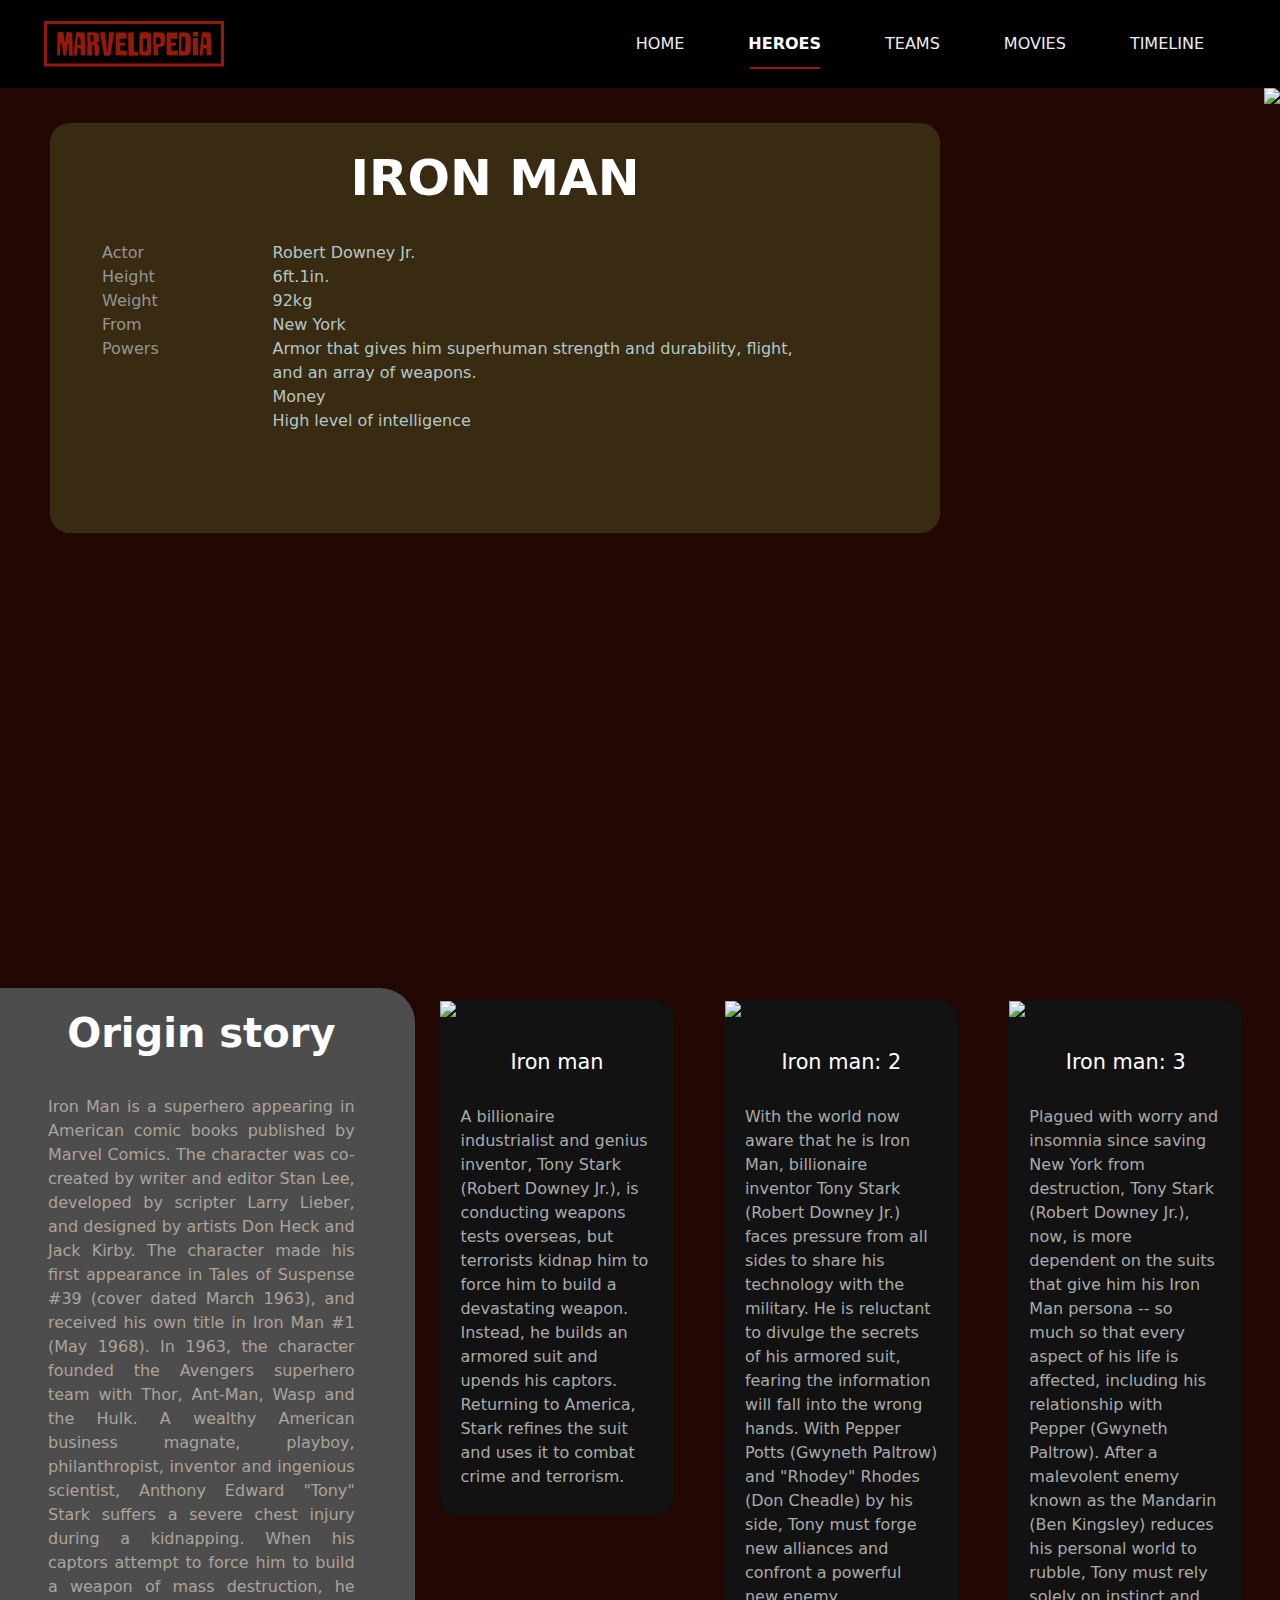
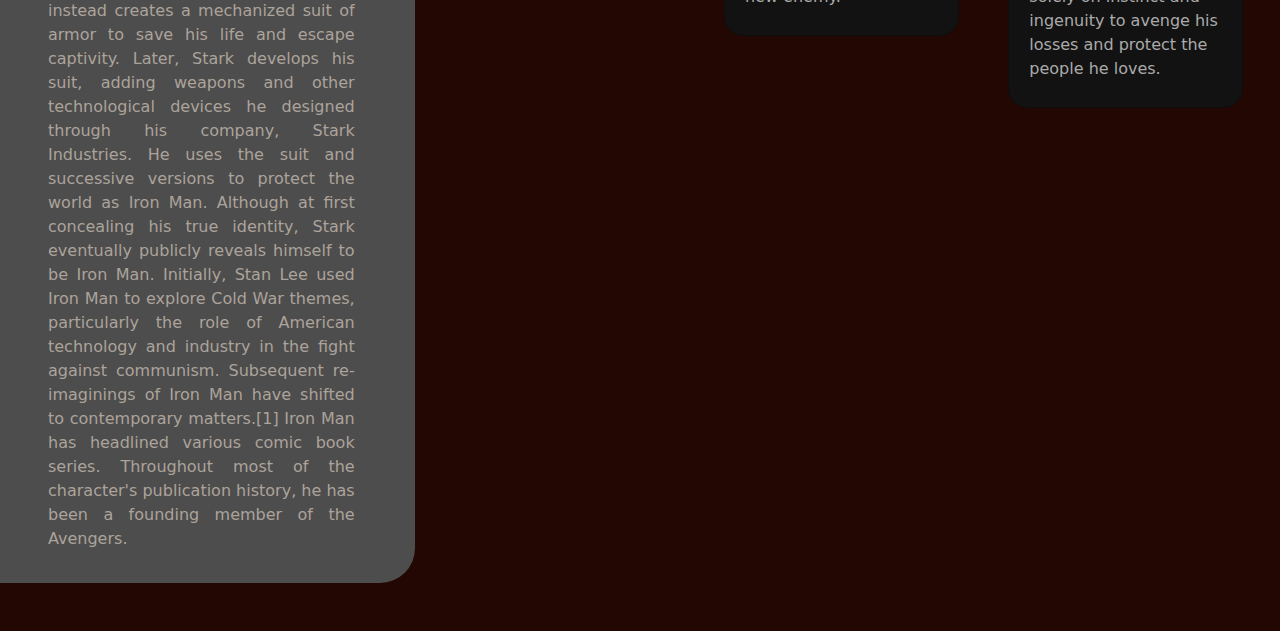
==== ironman.html @ 585b5023 "Add files via upload" ====
<!DOCTYPE html>
<html lang="en">

<head>
    <meta charset="UTF-8">
    <meta http-equiv="X-UA-Compatible" content="IE=edge">
    <meta name="viewport" content="width=device-width, initial-scale=1.0">
    <title>Document</title>
    <link rel="stylesheet" href="./css/style.css">
    <link rel="stylesheet" href="./captain america/captainamerica.css">
    <script src="./js/bootstrap.bundle.min.js"></script>
    <style>
        .hammer{
            height: 250px !important;
            margin: 80px;
        }
    </style>
</head>

<body style="background-color:#230702;">
    <nav class="navbar navbar-expand-lg navbar-dark">
        <div class="container-fluid">
            <a class="navbar-brand" href="./index.html">
                <svg width="180" viewBox="0 0 233 59" class="css-1j8o68f">
                    <g id="logo-rect" featurekey="rootContainer" transform="matrix(1,0,0,1,0,0)"
                        fill="var(--bs-primary)">
                        <path xmlns="http://www.w3.org/2000/svg" fill-rule="nonzero"
                            d="             M0,0             H233             V59             H0,0             z             M4,4             v51             h225             v-51             z     ">
                        </path>
                    </g>
                    <g id="logo-text" featurekey="q4o0QG-0" fill="var(--bs-primary)"
                        transform="matrix(2.039983661080571,0,0,2.039983661080571,16.224808163996805,3.8408813289091555)">
                        <path
                            d="M3.84 5.039999999999999 l0.54 0.22 l0.74 6 l0.26 -0.04 l1.04 -6.18 l3.56 0.42 c0.02 0.64 0.12 2.48 0.18 4.14 c0.02 0.98 0.04 2.06 0.04 3.2 l0.12 5.08 l0 1.66 l-0.1 0.46 l0 0.12 c-0.26 0.02 -0.52 0.02 -0.8 0.02 c-0.42 0 -0.96 0.04 -1.38 -0.02 l-0.5 -7.98 l-0.38 0.2 l-1.02 7.62 l-1.76 0.06 l-1.1 -7.58 l-0.84 -0.28 l-0.22 7.92 l-1.84 0 l0.24 -14.8 z M13.3 13.379999999999999 l2 -0.1 l-0.06 -2.78 l-0.5 -1.94 l-1.24 -0.1 z M13.840000000000002 5.199999999999999 l1.28 0 l2.62 0.18 l0.54 7.26 l0.2 7.24 l-0.6 0.04 l-2.26 0.1 l-0.24 0 l-0.18 -4.5 l-1.88 -0.12 l-0.5 4.6 l-1.96 0.06 l0.64 -7.48 l0.58 -4.28 l0.42 -3 z M21.5 7.699999999999999 l0.06 1.58 l0 2.06 l0.72 0 l0.7 -0.06 l0.46 -0.44 l0 -0.2 l0.08 -1.36 l-0.16 -1.22 l0 -0.04 l-0.22 -0.8 l-0.54 -0.24 l-1.04 0 z M21.380000000000003 5.24 l2.62 0.04 l1.24 0.14 l1.02 0.58 l0.8 1.32 l-0.26 3.86 l-0.32 0.6 l-1.18 0.38 l1.34 1 l0.36 0.98 l0 1.6 l-0.18 4.24 l-0.52 0.12 l-2.06 -0.1 l-0.1 -3.9 l-0.14 -2.06 l-0.48 -0.52 l-0.92 -0.3 l0 1.48 l0 3.72 l0.06 1.56 l-1.94 -0.02 l-0.92 0.06 l-0.32 -0.06 l0 -2.88 l0 -2.1 l0.12 -2.72 l-0.08 -4.68 l-0.04 -2.32 z M30.120000000000005 19.34 l-2.58 -13.92 l1.24 -0.18 l2.02 0.08 l1.26 11.94 l0.36 0.9 l0.82 -12.9 l2.68 -0.04 l0.78 0.06 l-2.14 12.92 l-0.48 1.8 l-3.76 0.2 z M37.52 19.92 l-0.04 -6.94 l0.08 -0.74 l-0.04 -0.74 l0.1 -4.42 l0.18 -1.72 l6.5 0.12 l0.1 3.9 l-4.26 0 l-0.08 2.5 l3.26 -0.06 l0 0.22 l0.1 1.7 l-3.04 0.06 l0.1 2.96 l4.06 0.2 l0 3.08 z M49.040000000000006 5.199999999999999 l0 12.2 l1.5 0.28 l1.46 0.04 l-0.14 2.26 l-1.14 0 l-3.8 0.14 l-1.26 -0.04 l-0.26 -13.28 l0.12 -1.44 z M60.120000000000005 7.199999999999999 l-0.08 10.84 l-0.22 1.44 l-0.64 0.52 l-2.04 0.22 l-3.74 -0.36 l-0.54 -0.54 l-0.38 -0.82 l0.08 -3.44 c0 -1.5 0.02 -2.86 0.06 -4.06 c-0.02 -2.04 0 -4.08 0.06 -4.18 c0 -0.08 0.12 -0.42 0.34 -0.74 l0.26 -0.64 l3.16 -0.3 l2.26 0.28 l1.12 0.44 z M56.50000000000001 17.3 l0.74 -0.3 l0.24 -7.48 l-0.48 -0.28 l-1.92 -0.04 l-0.18 0.68 l0.04 2.82 l0 4.48 l0.32 0.06 z M68.46000000000001 6.16 l0.38 2.7 l-0.02 0.08 c0 0.02 -0.08 0.96 -0.12 1.9 c-0.04 0.54 -0.08 1.18 -0.1 1.88 l-0.72 1.28 l-1.92 0.64 l-1.7 0.08 l0.28 3.36 l0.1 1.7 l-1.38 0.16 c-0.14 0 -0.38 0.02 -0.6 0.04 c-0.14 0.02 -0.28 0.02 -0.42 0.02 l-0.7 -0.12 l0 -3.04 l-0.12 -1.98 c-0.02 -0.42 -0.02 -0.8 -0.02 -1.14 c-0.02 -0.62 -0.02 -1.22 -0.02 -1.44 l0 -4.62 l0.08 -2.36 l0.78 0 c0.46 0 1 -0.02 1.5 -0.02 c0.98 0 2.02 -0.04 2.28 0.02 c0.22 0.06 0.66 0.1 1.04 0.16 l0.7 0.12 z M65.64 12.68 l0.3 -0.3 c0 -0.32 0.1 -2.02 0.1 -2.22 s-0.18 -0.9 -0.22 -1.1 l-0.48 -0.52 l-0.68 -0.16 l-1.36 0 l-0.12 0.34 l-0.08 1.44 l0.16 2.52 l0.8 0.16 z M69.9 19.92 l-0.04 -6.94 l0.08 -0.74 l-0.04 -0.74 l0.1 -4.42 l0.18 -1.72 l6.5 0.12 l0.1 3.9 l-4.26 0 l-0.08 2.5 l3.26 -0.06 l0 0.22 l0.1 1.7 l-3.04 0.06 l0.1 2.96 l4.06 0.2 l0 3.08 z M81.52000000000001 8.22 l-2.1 -0.22 l-0.22 9.2 l1.92 0.04 l0.28 -0.3 l0.48 -4.78 l0 -2.3 z M77.78 5.359999999999999 l0.62 0 l1.6 -0.04 c0.88 -0.02 1.72 -0.04 2.1 0.02 l1.18 0.34 c0.24 0.08 0.48 0.18 0.72 0.28 l1.1 1.76 c0.08 1.26 0.14 2.44 0.16 3.56 c0 1.92 0 4.02 -0.16 4.9 c-0.1 0.62 -0.24 1.14 -0.26 1.52 c-0.06 0.22 -0.08 0.44 -0.08 0.62 l-1.06 1.58 l-2.4 0.14 l-3.62 0 z M86.60000000000001 8.88 l3.2 0.08 l-0.16 2.5 l0.24 5.08 l-0.14 3.38 l-0.28 0.04 l-2.8 -0.06 l-0.12 -0.92 l-0.04 -5.36 z M86.72000000000001 4.98 l3.02 0.04 l0.14 0.78 l0 1.34 l-0.08 0.72 l-3.2 0.02 l-0.1 -1.3 l-0.04 -1.4 z M93.24000000000001 13.379999999999999 l2 -0.1 l-0.06 -2.78 l-0.5 -1.94 l-1.24 -0.1 z M93.78000000000002 5.199999999999999 l1.28 0 l2.62 0.18 l0.54 7.26 l0.2 7.24 l-0.6 0.04 l-2.26 0.1 l-0.24 0 l-0.18 -4.5 l-1.88 -0.12 l-0.5 4.6 l-1.96 0.06 l0.64 -7.48 l0.58 -4.28 l0.42 -3 z">
                        </path>
                    </g>
                </svg>
            </a>
            <button class="navbar-toggler" type="button" data-bs-toggle="collapse" data-bs-target="#collapsibleNavbar">
                <span class="navbar-toggler-icon"></span>
            </button>
            <div class="collapse navbar-collapse justify-content-end" id="collapsibleNavbar">
                <ul class="navbar-nav">
                    <li class="nav-item">
                        <a class="nav-link" href="./index.html">Home</a>
                    </li>
                    <li class="nav-item">
                        <a class="nav-link active" href="./heroes.html">Heroes</a>
                    </li>
                    <li class="nav-item">
                        <a class="nav-link" href="./teams.html">Teams</a>
                    </li>
                    <li class="nav-item">
                        <a class="nav-link" href="./movies.html">Movies</a>
                    </li>
                    <li class="nav-item">
                        <a class="nav-link" href="./timeline.html">Timeline</a>
                    </li>
                </ul>
            </div>
        </div>
    </nav>
    <section id="hero-sec">
        <img src="./ironman/PngItem_164867.png" class="hammer" id="shield">
        <img src="./ironman/iron-25693.png" id="hero-img">
        <div id="hero-txt-div" style="background-color: rgba(80, 80, 32, 0.5);">
            <h1 class="hero-heading">Iron man</h1>
            <div class="row w-100">
                <div style="color: #939697;" class="col-3 col-lg-3 que">
                    Actor<br>
                    Height<br>
                    Weight<br>
                    From<br>
                    Powers
                </div>
                <div style="color: #b3c8c8;" class="col-9 col-lg-9 ans mb-4">
                    Robert Downey Jr. <br>
                    6ft.1in.<br>
                    92kg<br>
                    New York<br>
                    Armor that gives him superhuman strength and durability, flight, <br>and an array of weapons.<br>
                    Money<br>
                    High level of intelligence


                </div>
            </div>
        </div>
    </section>
    <section class="below-sec">
        <div class="row w-set">
            <div style="background-color: rgb(77, 77, 77);" class="origin-div col-lg-4">
                <p class="origin-heading">Origin story</p>
                <p class="origin-text">
                    Iron Man is a superhero appearing in American comic books published by Marvel Comics. The character was co-created by writer and editor Stan Lee, developed by scripter Larry Lieber, and designed by artists Don Heck and Jack Kirby. The character made his first appearance in Tales of Suspense #39 (cover dated March 1963), and received his own title in Iron Man #1 (May 1968). In 1963, the character founded the Avengers superhero team with Thor, Ant-Man, Wasp and the Hulk.

A wealthy American business magnate, playboy, philanthropist, inventor and ingenious scientist, Anthony Edward "Tony" Stark suffers a severe chest injury during a kidnapping. When his captors attempt to force him to build a weapon of mass destruction, he instead creates a mechanized suit of armor to save his life and escape captivity. Later, Stark develops his suit, adding weapons and other technological devices he designed through his company, Stark Industries. He uses the suit and successive versions to protect the world as Iron Man. Although at first concealing his true identity, Stark eventually publicly reveals himself to be Iron Man.

Initially, Stan Lee used Iron Man to explore Cold War themes, particularly the role of American technology and industry in the fight against communism. Subsequent re-imaginings of Iron Man have shifted to contemporary matters.[1]

Iron Man has headlined various comic book series. Throughout most of the character's publication history, he has been a founding member of the Avengers.    
                </p>
            </div>
            <div class="col-lg-8">
                <div class="row">
                    <div class="col-md-4 col-sm-6">
                        <div class="wrapper">
                          <div class="card br">
                            <img src="./ironman/wp10670644-iron-man-movie-poster-wallpapers.jpg" class="img-fluid">
                            <p class="hero-movie-title">Iron man</p>
                            <p class="hero-movie-txt">
                                A billionaire industrialist and genius inventor, Tony Stark (Robert Downey Jr.), is conducting weapons tests overseas, but terrorists kidnap him to force him to build a devastating weapon. Instead, he builds an armored suit and upends his captors. Returning to America, Stark refines the suit and uses it to combat crime and terrorism.

                          </div>
                        </div>
                    </div>
                    <div class="col-md-4 col-sm-6">
                        <div class="wrapper">
                          <div class="card br">
                            <img src="./ironman/AFtCNLt-iron-man-2-wallpaper-hd.jpg" class="img-fluid">
                            <p class="hero-movie-title">Iron man: 2</p>
                            <p class="hero-movie-txt">
                                With the world now aware that he is Iron Man, billionaire inventor Tony Stark (Robert Downey Jr.) faces pressure from all sides to share his technology with the military. He is reluctant to divulge the secrets of his armored suit, fearing the information will fall into the wrong hands. With Pepper Potts (Gwyneth Paltrow) and "Rhodey" Rhodes (Don Cheadle) by his side, Tony must forge new alliances and confront a powerful new enemy.
                            </p>
                          </div>
                        </div>
                    </div>
                    <div class="col-md-4 col-sm-6">
                        <div class="wrapper">
                          <div class="card br">
                            <img src="./ironman/wp9219239-iron-man-3-poster-wallpapers.jpg" class="img-fluid">
                            <p class="hero-movie-title">Iron man: 3</p>
                            <p class="hero-movie-txt">
                                Plagued with worry and insomnia since saving New York from destruction, Tony Stark (Robert Downey Jr.), now, is more dependent on the suits that give him his Iron Man persona -- so much so that every aspect of his life is affected, including his relationship with Pepper (Gwyneth Paltrow). After a malevolent enemy known as the Mandarin (Ben Kingsley) reduces his personal world to rubble, Tony must rely solely on instinct and ingenuity to avenge his losses and protect the people he loves.
                            </p>
                          </div>
                        </div>
                    </div>                        
                </div>   
            </div>
        </div>
    </section>
</body>
</html>
---- css/style.css ----
@import './marvelopedia.min.css';


:root {
    
}

* {
    padding: 0;
    margin: 0;
    box-sizing: border-box;
}
.navbar {
    padding: 1rem 2rem !important;
    background-color: var(--bs-back);
}

.nav-item {
    margin-left: 1.5rem;
    margin-right: 1.5rem; 
}

.nav-item>.nav-link {
    color: var(--bs-fore);
    text-transform: uppercase;
    padding-top: 0.8rem;
    padding-bottom: 0.8rem;
    position: relative;
}

.nav-item>.nav-link.active {
    font-weight: bold;
}

.nav-item>.nav-link.active::after, .nav-link:hover:after{
    position: absolute;
    content: "";
    bottom: 0px;
    left: 50%;
    transform: translateX(-50%);
    width: 80%;
    height: 2px;
    background-color: var(--bs-primary);
    border-radius: 4px;
}

section {
    padding: 2.6rem;
}

.wrapper {
    padding: 0.8rem;
}

.card {
    min-height: 300px;
    background-color: #121212;
}
a{
    text-decoration: none;
}
.searchbar {
    width: 100%;
    background-color: var(--bs-fore);
    border-radius: 8px;
    margin-bottom: 2rem;
}
.searchbar>input {
    border: none;
    width: 100%;
    background-color: transparent;
}
.searchbar>button {
    background-color: transparent;
    border: none;
    padding-right: 0.5rem;
}

.heroname{
    font-size: 1.5rem;
    text-align: center;
    color: var(--bs-fore);
}

@media screen and (max-width: 1200px) {

}

@media screen and (max-width: 992px) {

}

@media screen and (max-width: 768px) {
    .nav-item>.nav-link.active::after, .nav-link:hover:after{
        width: 100%;
    }
    section {
        padding: 1.4rem;
    }
        
    .wrapper {
        padding: 1rem 0.4rem;
    }
}

@media screen and (max-width: 575px) {
    .navbar{
        padding: 0.8rem !important;
    }
    ul.navbar-nav {
        margin-top: 1.6rem;
    }
    .nav-item {
        margin: 0;
    }

}
---- captain america/captainamerica.css ----
*{
    box-sizing: border-box;
    margin: 0;
    padding: 0;
}
#hero-sec{
    width: 100%;
    height: 100vh ;
    margin: 0;
    padding: 0;
    position: relative;
}
#hero-img{
    position: relative;
    float: right;
    height: 88.5%;
    width: auto;
    z-index: 1;
}
#hero-txt-div{
    position: absolute;
    height: 410px;
    width: 890px;
    background-color: rgba(61,21,24,0.44);
    margin-top: 35px;
    margin-left: 50px;
    border-radius: 20px;
}
.secondary-txt-div{
    position: absolute;
    z-index: 2;
    bottom: 0;
    right: 0;
    height: 220px;
    width: 500px;
    background-color: rgba(56, 57, 57, 0.6);
    border-radius: 20px 0px 0px 20px;
}
.hero-heading{
    text-align: center;
    text-transform: uppercase;
    padding: 25px 0px;
    color: white;
    font-weight: 900;
    font-size: 50px;
}
#shield{
    position: absolute;
    top: -170px;
    z-index: -1;
    left: -110px;
    height: 350px;
    width: auto;
}
.que{
    padding-left:4rem ;
    color: #799db2;
}
.ans{
    color: #bba791; 
}
.below-sec{
    margin: 0;
    padding: 0;
    width: 100%;
    height: auto;
    overflow: hidden;
}
.origin-div{
    background-color: rgba(78, 76, 75,0.5);
    height: auto;
    border-radius: 0px 35px 35px 0px;
    margin-bottom: 3rem;
}
.origin-heading{
    text-align: center;
    padding: 15px 15px 0px;
    color: white;
    font-weight: 700;
    font-size: 40px;
}
.origin-text{
    padding: 1rem 3rem;
    color: #aca39b;
    text-align: justify;
}
.hero-movie-title{
    font-size: 1.3rem;
    margin-top: 30px;
    text-align: center;
    color:white;
}
.br{
    border-radius: 20px;
}
.w-set{
    width: 100%;
}
.hero-movie-txt{
    padding: 10px 20px;
    color:#aaa;
}
@media screen and (max-width:576px) {
    #hero-sec{
        width: 100%;
        height: auto;
    }
    #hero-img{
        position: relative;
        width: 100%;
        height: auto;
        float:none;
    }
    #hero-txt-div{
        position: relative;
        border-radius: 0;
        margin-left: 0;
        margin-top: 0;
        width: 100%;
        height: auto;
    }
    .que{
        display: inline-block;
        padding-left: 2rem;
    }
    .ans{
        display: inline-block;
    }
    .origin-div{
        border-radius: 0;
        width: 100%;
        margin: 0;
        padding: 0;
    }
    .w-set{
        width: auto;
    }
    .br{
        border-radius: 0px;
    }
}
@media screen and (max-width:1200px) {
    #hero-sec{
        width: 100%;
        height: auto;
    }
    #hero-img{
        position: relative;
        width: 100%;
        height: auto;
        float:none;
    }
    #hero-txt-div{
        position: relative;
        border-radius: 0;
        margin-left: 0;
        margin-top: 0;
        width: 100%;
        height: auto;
    }
    .origin-div{
        border-radius: 0;
        width: 100%;
    }
    .w-set{
        width: auto;
    }
}
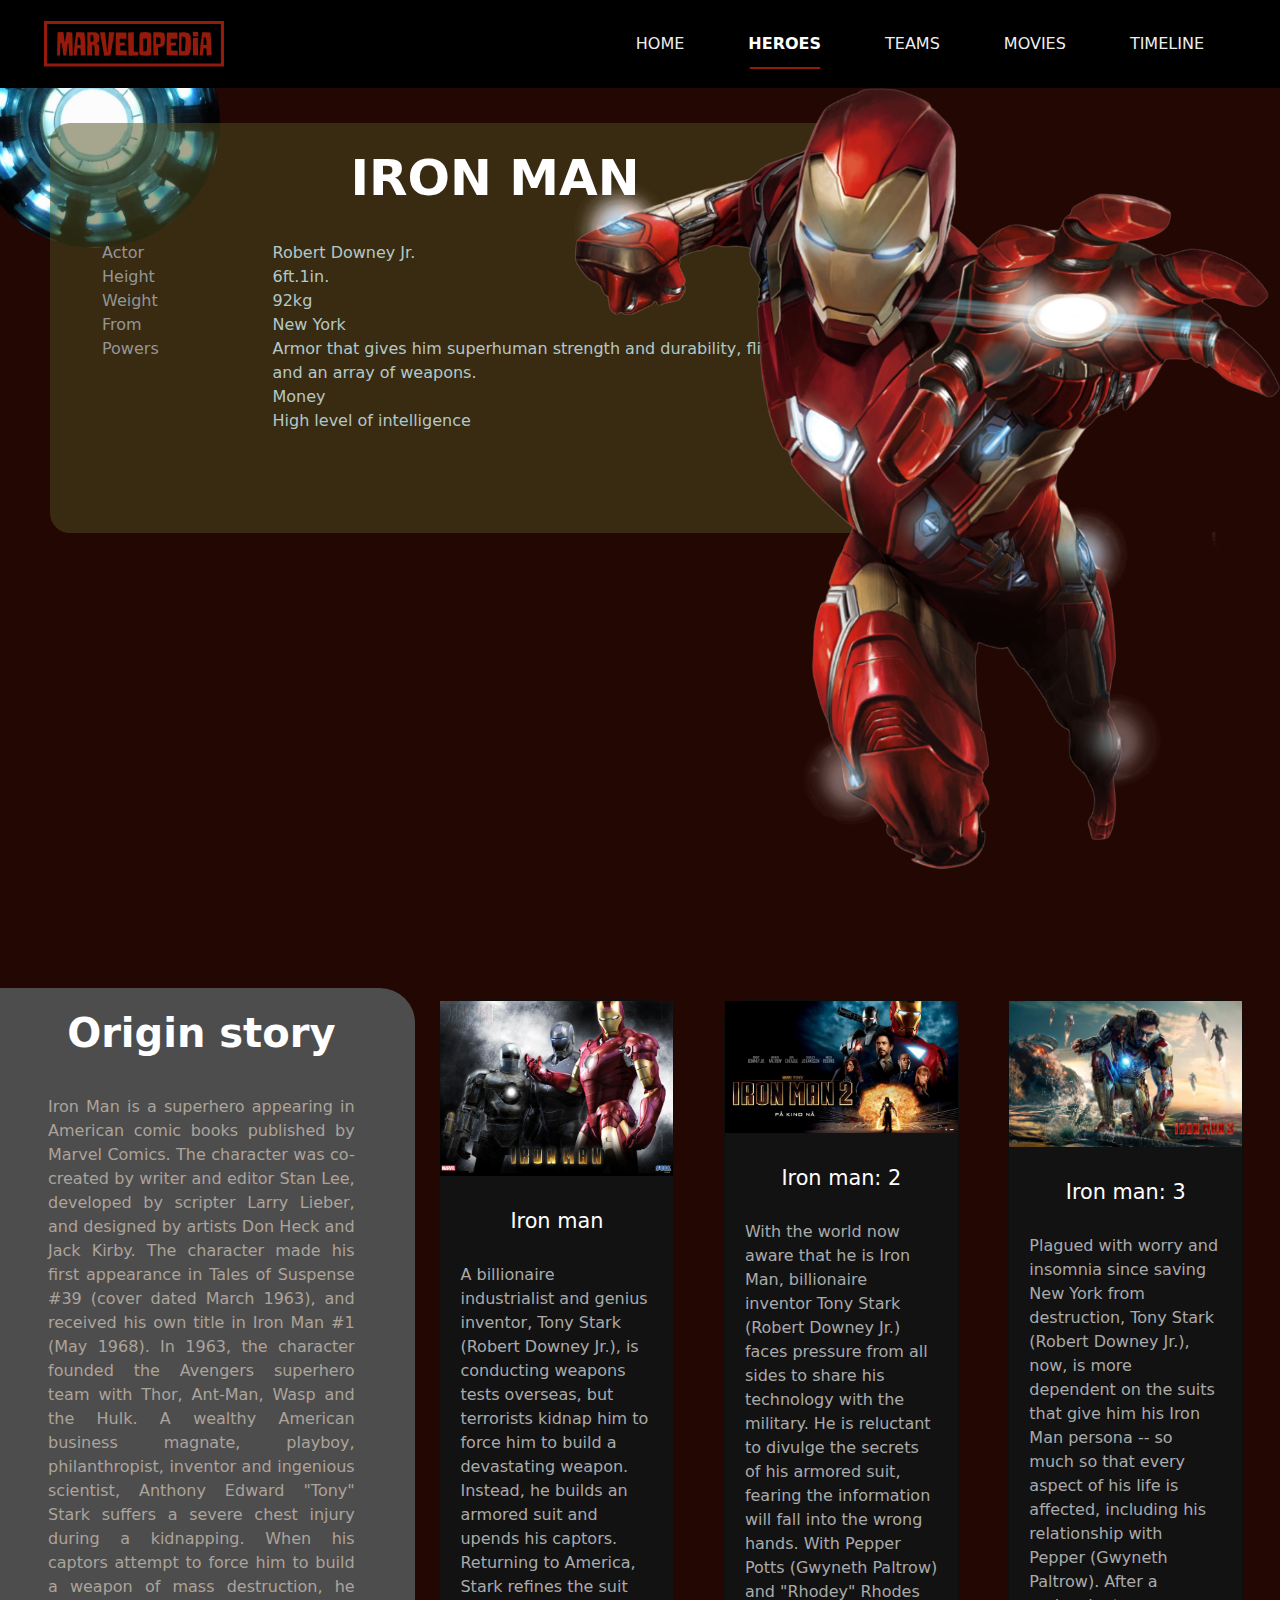
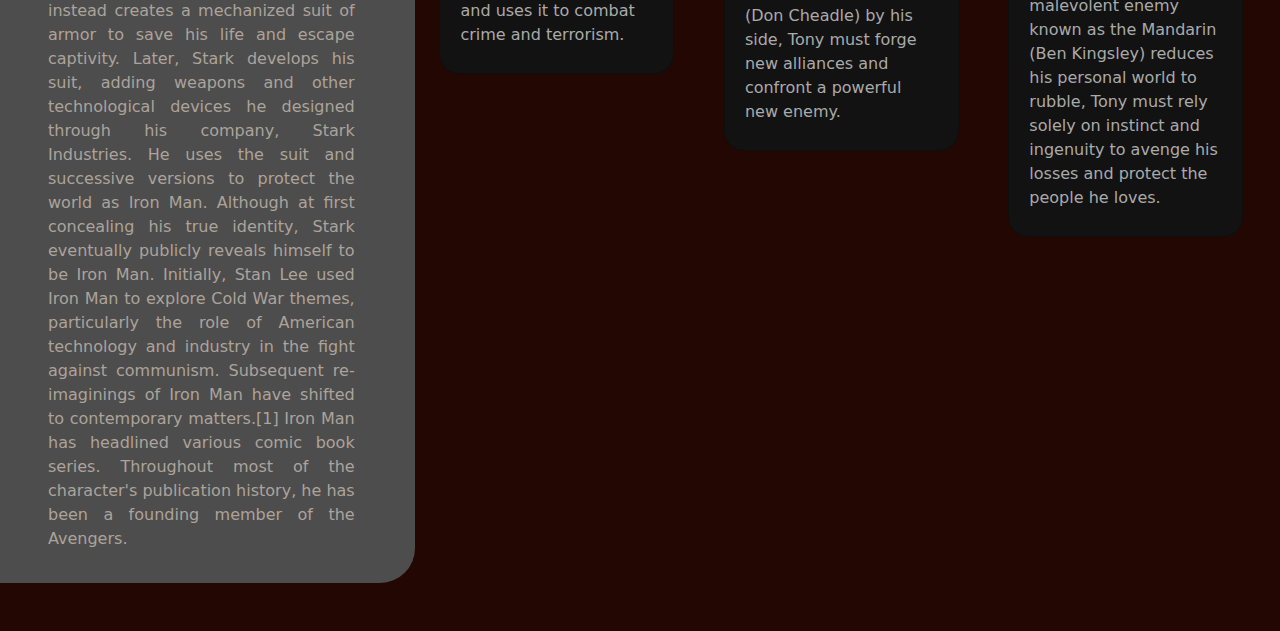
==== commit 36e9ffdd: "Update ironman.html" ====
--- a/ironman.html
+++ b/ironman.html
@@ -61,8 +61,8 @@
         </div>
     </nav>
     <section id="hero-sec">
-        <img src="./ironman/PngItem_164867.png" class="hammer" id="shield">
-        <img src="./ironman/iron-25693.png" id="hero-img">
+        <img src="./Ironman/PngItem_164867.png" class="hammer" id="shield">
+        <img src="./Ironman/iron-25693.png" id="hero-img">
         <div id="hero-txt-div" style="background-color: rgba(80, 80, 32, 0.5);">
             <h1 class="hero-heading">Iron man</h1>
             <div class="row w-100">
@@ -106,7 +106,7 @@
                     <div class="col-md-4 col-sm-6">
                         <div class="wrapper">
                           <div class="card br">
-                            <img src="./ironman/wp10670644-iron-man-movie-poster-wallpapers.jpg" class="img-fluid">
+                            <img src="./Ironman/wp10670644-iron-man-movie-poster-wallpapers.jpg" class="img-fluid">
                             <p class="hero-movie-title">Iron man</p>
                             <p class="hero-movie-txt">
                                 A billionaire industrialist and genius inventor, Tony Stark (Robert Downey Jr.), is conducting weapons tests overseas, but terrorists kidnap him to force him to build a devastating weapon. Instead, he builds an armored suit and upends his captors. Returning to America, Stark refines the suit and uses it to combat crime and terrorism.
@@ -117,7 +117,7 @@
                     <div class="col-md-4 col-sm-6">
                         <div class="wrapper">
                           <div class="card br">
-                            <img src="./ironman/AFtCNLt-iron-man-2-wallpaper-hd.jpg" class="img-fluid">
+                            <img src="./Ironman/AFtCNLt-iron-man-2-wallpaper-hd.jpg" class="img-fluid">
                             <p class="hero-movie-title">Iron man: 2</p>
                             <p class="hero-movie-txt">
                                 With the world now aware that he is Iron Man, billionaire inventor Tony Stark (Robert Downey Jr.) faces pressure from all sides to share his technology with the military. He is reluctant to divulge the secrets of his armored suit, fearing the information will fall into the wrong hands. With Pepper Potts (Gwyneth Paltrow) and "Rhodey" Rhodes (Don Cheadle) by his side, Tony must forge new alliances and confront a powerful new enemy.
@@ -128,7 +128,7 @@
                     <div class="col-md-4 col-sm-6">
                         <div class="wrapper">
                           <div class="card br">
-                            <img src="./ironman/wp9219239-iron-man-3-poster-wallpapers.jpg" class="img-fluid">
+                            <img src="./Ironman/wp9219239-iron-man-3-poster-wallpapers.jpg" class="img-fluid">
                             <p class="hero-movie-title">Iron man: 3</p>
                             <p class="hero-movie-txt">
                                 Plagued with worry and insomnia since saving New York from destruction, Tony Stark (Robert Downey Jr.), now, is more dependent on the suits that give him his Iron Man persona -- so much so that every aspect of his life is affected, including his relationship with Pepper (Gwyneth Paltrow). After a malevolent enemy known as the Mandarin (Ben Kingsley) reduces his personal world to rubble, Tony must rely solely on instinct and ingenuity to avenge his losses and protect the people he loves.
@@ -141,4 +141,4 @@
         </div>
     </section>
 </body>
-</html>+</html>
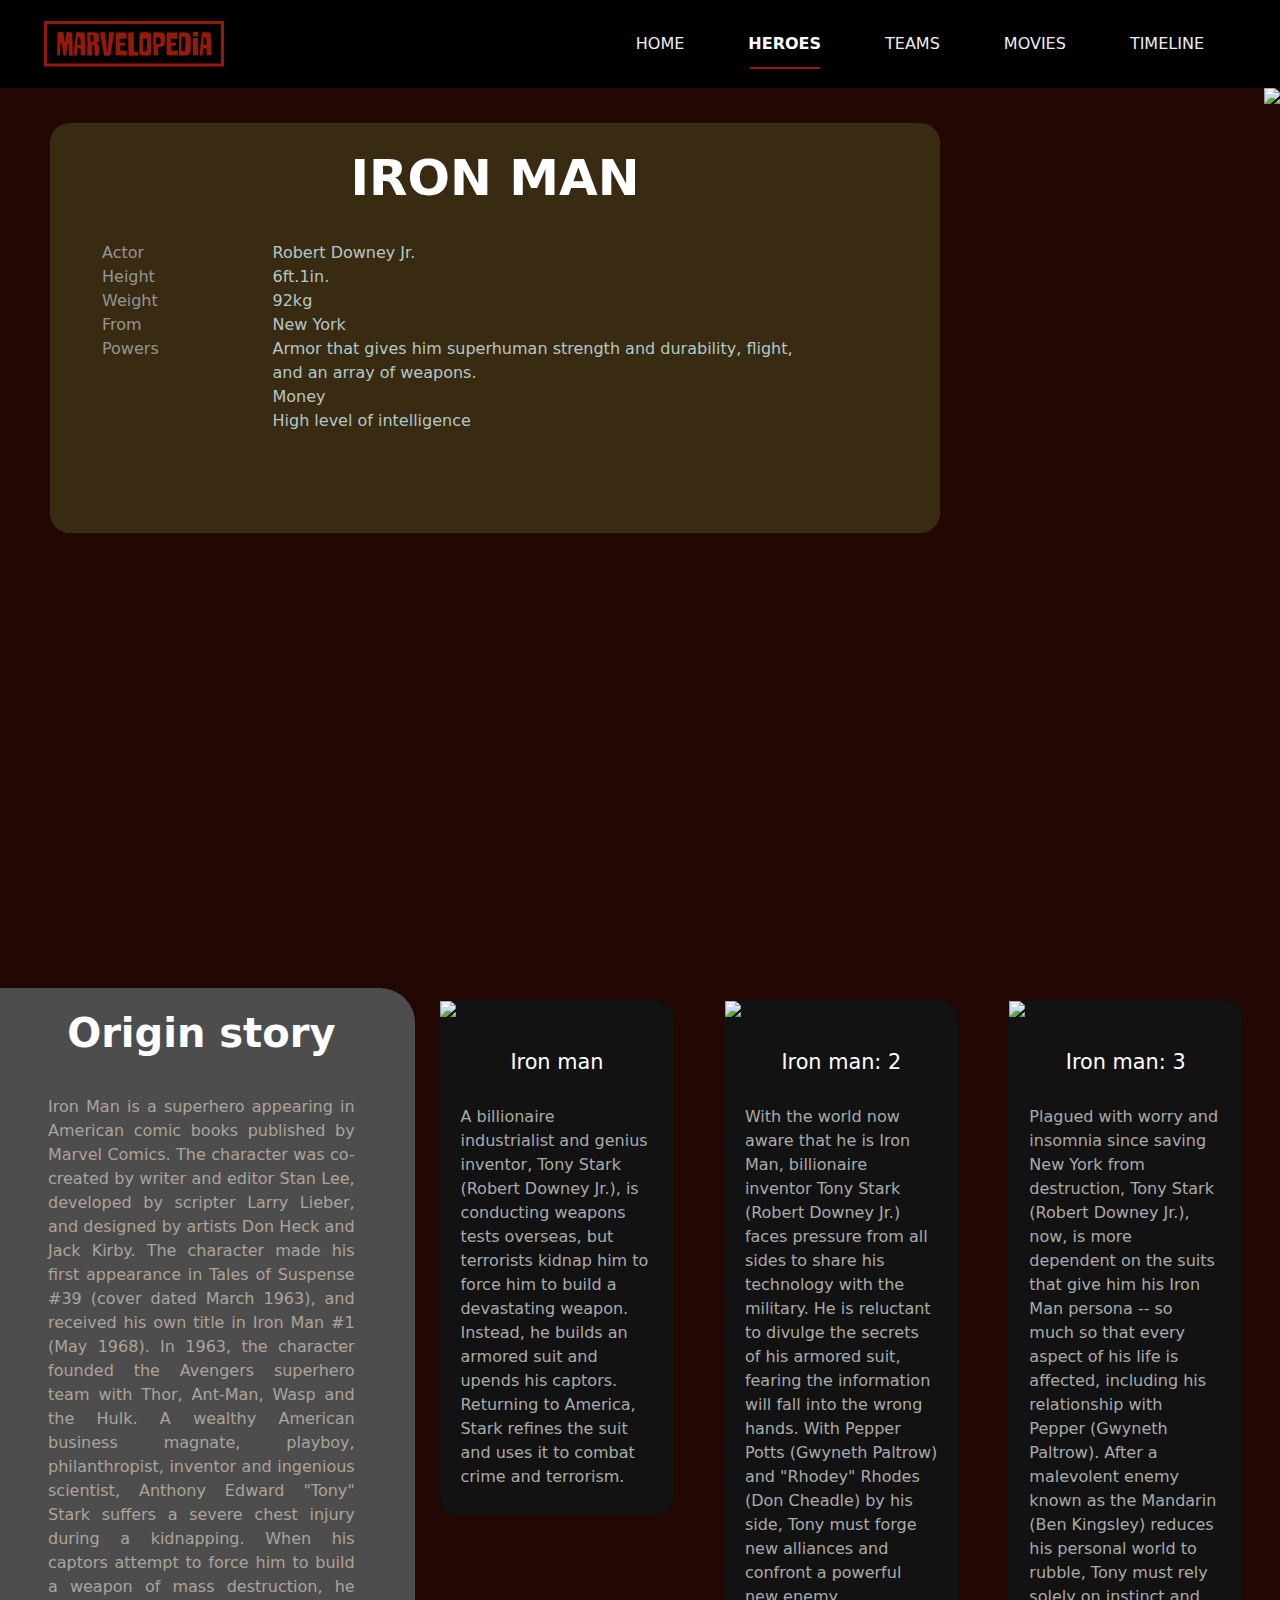
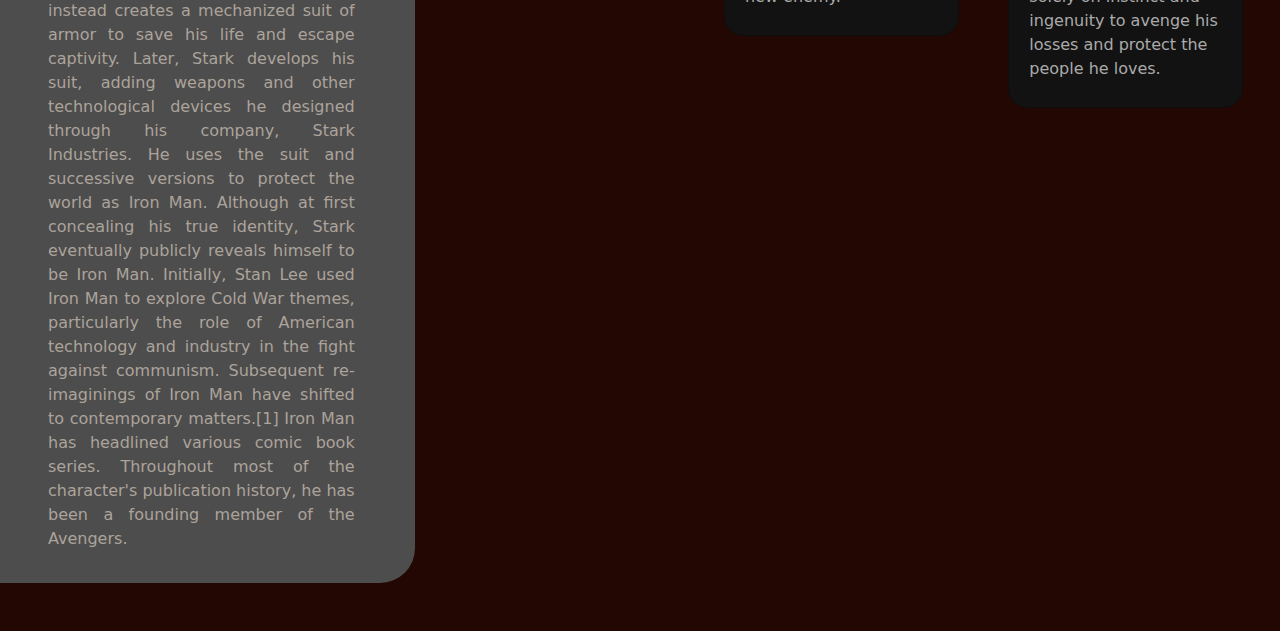
==== commit f9e8acd9: "Update ironman.html" ====
--- a/ironman.html
+++ b/ironman.html
@@ -61,8 +61,8 @@
         </div>
     </nav>
     <section id="hero-sec">
-        <img src="./Ironman/PngItem_164867.png" class="hammer" id="shield">
-        <img src="./Ironman/iron-25693.png" id="hero-img">
+        <img src="./ironman/PngItem_164867.png" class="hammer" id="shield">
+        <img src="./ironman/iron-25693.png" id="hero-img">
         <div id="hero-txt-div" style="background-color: rgba(80, 80, 32, 0.5);">
             <h1 class="hero-heading">Iron man</h1>
             <div class="row w-100">
@@ -106,7 +106,7 @@
                     <div class="col-md-4 col-sm-6">
                         <div class="wrapper">
                           <div class="card br">
-                            <img src="./Ironman/wp10670644-iron-man-movie-poster-wallpapers.jpg" class="img-fluid">
+                            <img src="./ironman/wp10670644-iron-man-movie-poster-wallpapers.jpg" class="img-fluid">
                             <p class="hero-movie-title">Iron man</p>
                             <p class="hero-movie-txt">
                                 A billionaire industrialist and genius inventor, Tony Stark (Robert Downey Jr.), is conducting weapons tests overseas, but terrorists kidnap him to force him to build a devastating weapon. Instead, he builds an armored suit and upends his captors. Returning to America, Stark refines the suit and uses it to combat crime and terrorism.
@@ -117,7 +117,7 @@
                     <div class="col-md-4 col-sm-6">
                         <div class="wrapper">
                           <div class="card br">
-                            <img src="./Ironman/AFtCNLt-iron-man-2-wallpaper-hd.jpg" class="img-fluid">
+                            <img src="./ironman/AFtCNLt-iron-man-2-wallpaper-hd.jpg" class="img-fluid">
                             <p class="hero-movie-title">Iron man: 2</p>
                             <p class="hero-movie-txt">
                                 With the world now aware that he is Iron Man, billionaire inventor Tony Stark (Robert Downey Jr.) faces pressure from all sides to share his technology with the military. He is reluctant to divulge the secrets of his armored suit, fearing the information will fall into the wrong hands. With Pepper Potts (Gwyneth Paltrow) and "Rhodey" Rhodes (Don Cheadle) by his side, Tony must forge new alliances and confront a powerful new enemy.
@@ -128,7 +128,7 @@
                     <div class="col-md-4 col-sm-6">
                         <div class="wrapper">
                           <div class="card br">
-                            <img src="./Ironman/wp9219239-iron-man-3-poster-wallpapers.jpg" class="img-fluid">
+                            <img src="./ironman/wp9219239-iron-man-3-poster-wallpapers.jpg" class="img-fluid">
                             <p class="hero-movie-title">Iron man: 3</p>
                             <p class="hero-movie-txt">
                                 Plagued with worry and insomnia since saving New York from destruction, Tony Stark (Robert Downey Jr.), now, is more dependent on the suits that give him his Iron Man persona -- so much so that every aspect of his life is affected, including his relationship with Pepper (Gwyneth Paltrow). After a malevolent enemy known as the Mandarin (Ben Kingsley) reduces his personal world to rubble, Tony must rely solely on instinct and ingenuity to avenge his losses and protect the people he loves.
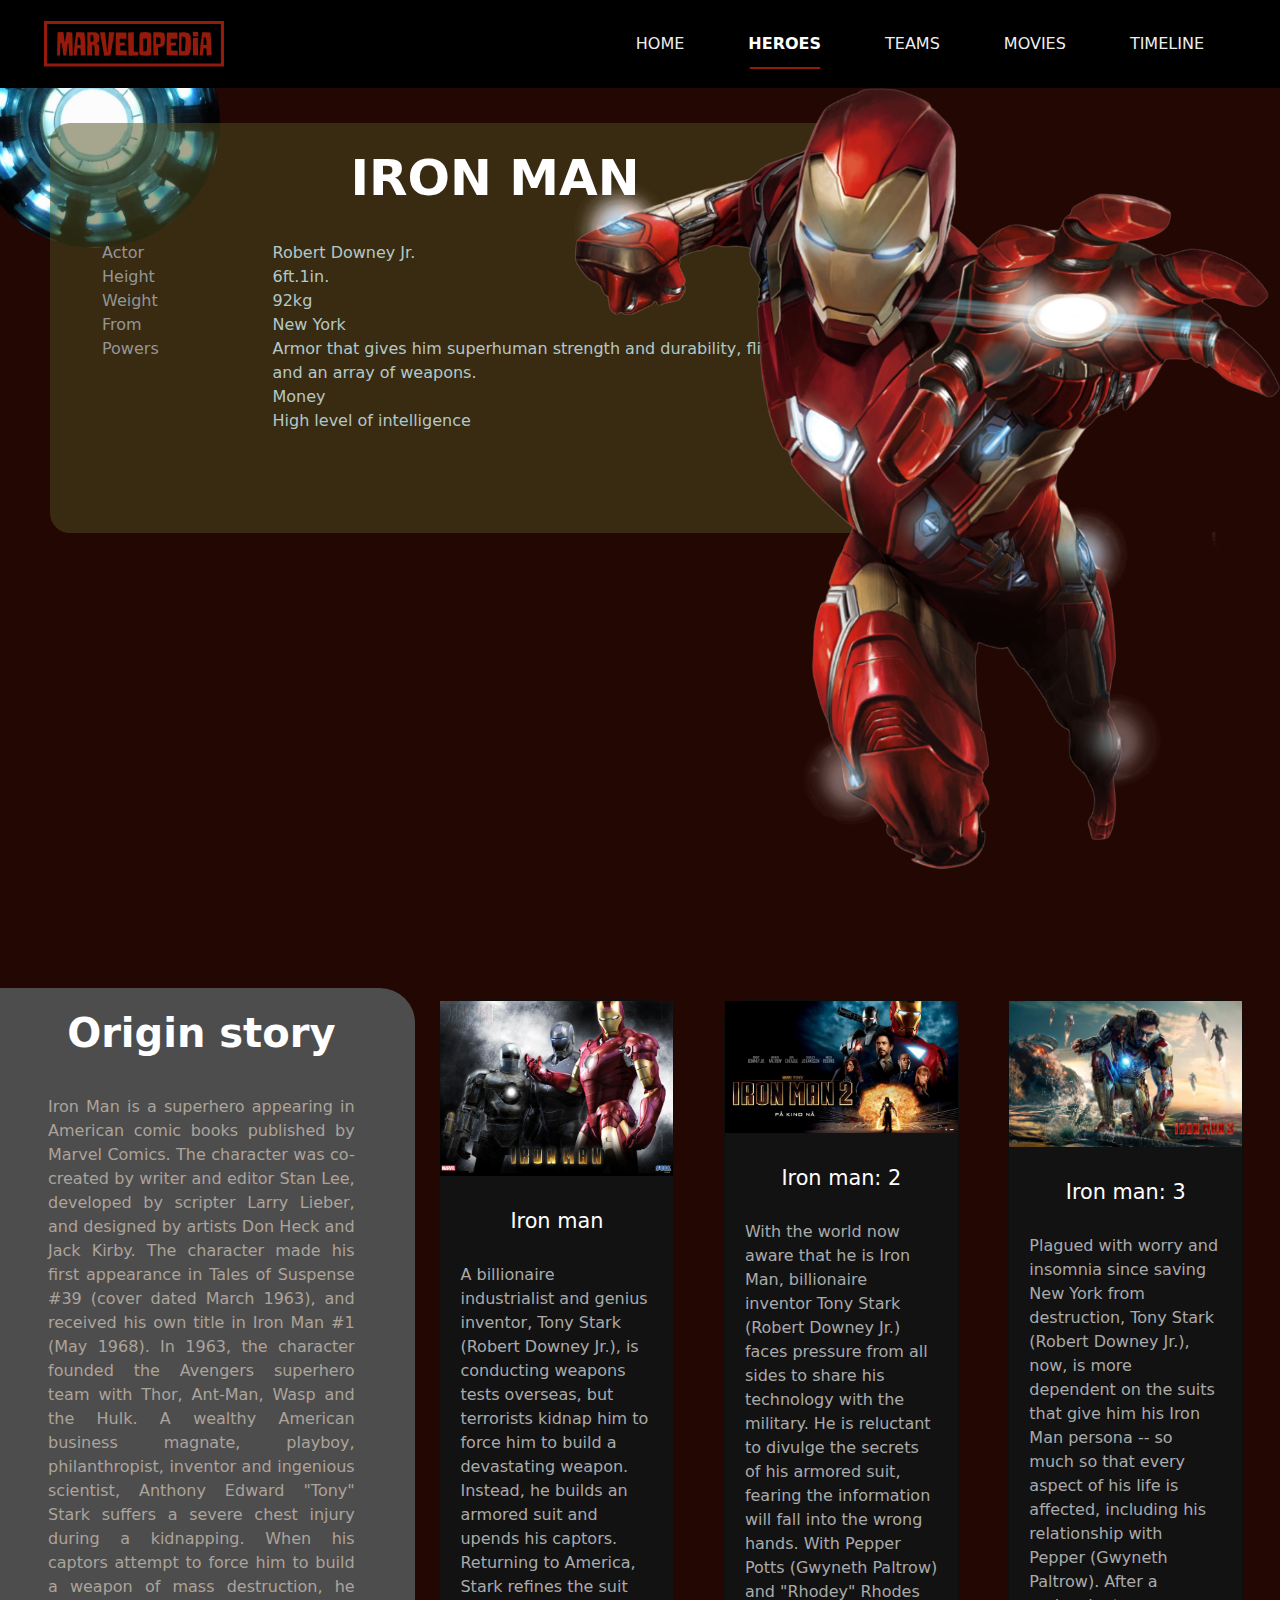
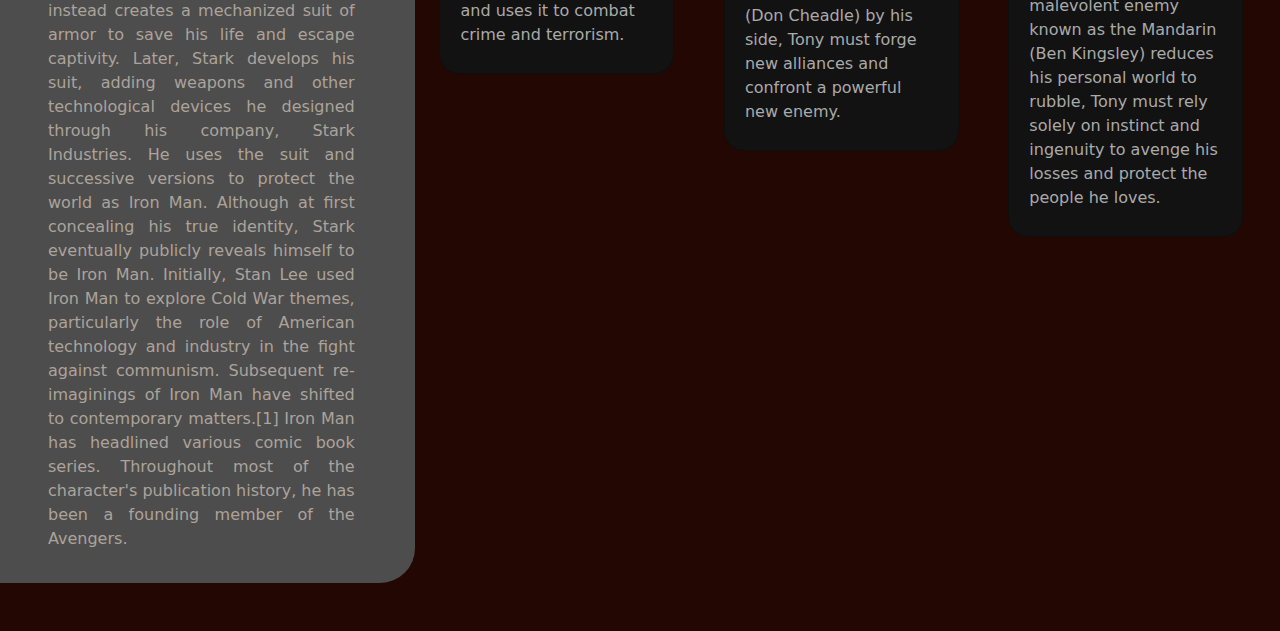
==== commit 0f582c64: "Update ironman.html" ====
--- a/ironman.html
+++ b/ironman.html
@@ -61,8 +61,8 @@
         </div>
     </nav>
     <section id="hero-sec">
-        <img src="./ironman/PngItem_164867.png" class="hammer" id="shield">
-        <img src="./ironman/iron-25693.png" id="hero-img">
+        <img src="./PngItem_164867.png" class="hammer" id="shield">
+        <img src="./iron-25693.png" id="hero-img">
         <div id="hero-txt-div" style="background-color: rgba(80, 80, 32, 0.5);">
             <h1 class="hero-heading">Iron man</h1>
             <div class="row w-100">
@@ -106,7 +106,7 @@
                     <div class="col-md-4 col-sm-6">
                         <div class="wrapper">
                           <div class="card br">
-                            <img src="./ironman/wp10670644-iron-man-movie-poster-wallpapers.jpg" class="img-fluid">
+                            <img src="./wp10670644-iron-man-movie-poster-wallpapers.jpg" class="img-fluid">
                             <p class="hero-movie-title">Iron man</p>
                             <p class="hero-movie-txt">
                                 A billionaire industrialist and genius inventor, Tony Stark (Robert Downey Jr.), is conducting weapons tests overseas, but terrorists kidnap him to force him to build a devastating weapon. Instead, he builds an armored suit and upends his captors. Returning to America, Stark refines the suit and uses it to combat crime and terrorism.
@@ -117,7 +117,7 @@
                     <div class="col-md-4 col-sm-6">
                         <div class="wrapper">
                           <div class="card br">
-                            <img src="./ironman/AFtCNLt-iron-man-2-wallpaper-hd.jpg" class="img-fluid">
+                            <img src="./AFtCNLt-iron-man-2-wallpaper-hd.jpg" class="img-fluid">
                             <p class="hero-movie-title">Iron man: 2</p>
                             <p class="hero-movie-txt">
                                 With the world now aware that he is Iron Man, billionaire inventor Tony Stark (Robert Downey Jr.) faces pressure from all sides to share his technology with the military. He is reluctant to divulge the secrets of his armored suit, fearing the information will fall into the wrong hands. With Pepper Potts (Gwyneth Paltrow) and "Rhodey" Rhodes (Don Cheadle) by his side, Tony must forge new alliances and confront a powerful new enemy.
@@ -128,7 +128,7 @@
                     <div class="col-md-4 col-sm-6">
                         <div class="wrapper">
                           <div class="card br">
-                            <img src="./ironman/wp9219239-iron-man-3-poster-wallpapers.jpg" class="img-fluid">
+                            <img src="./wp9219239-iron-man-3-poster-wallpapers.jpg" class="img-fluid">
                             <p class="hero-movie-title">Iron man: 3</p>
                             <p class="hero-movie-txt">
                                 Plagued with worry and insomnia since saving New York from destruction, Tony Stark (Robert Downey Jr.), now, is more dependent on the suits that give him his Iron Man persona -- so much so that every aspect of his life is affected, including his relationship with Pepper (Gwyneth Paltrow). After a malevolent enemy known as the Mandarin (Ben Kingsley) reduces his personal world to rubble, Tony must rely solely on instinct and ingenuity to avenge his losses and protect the people he loves.
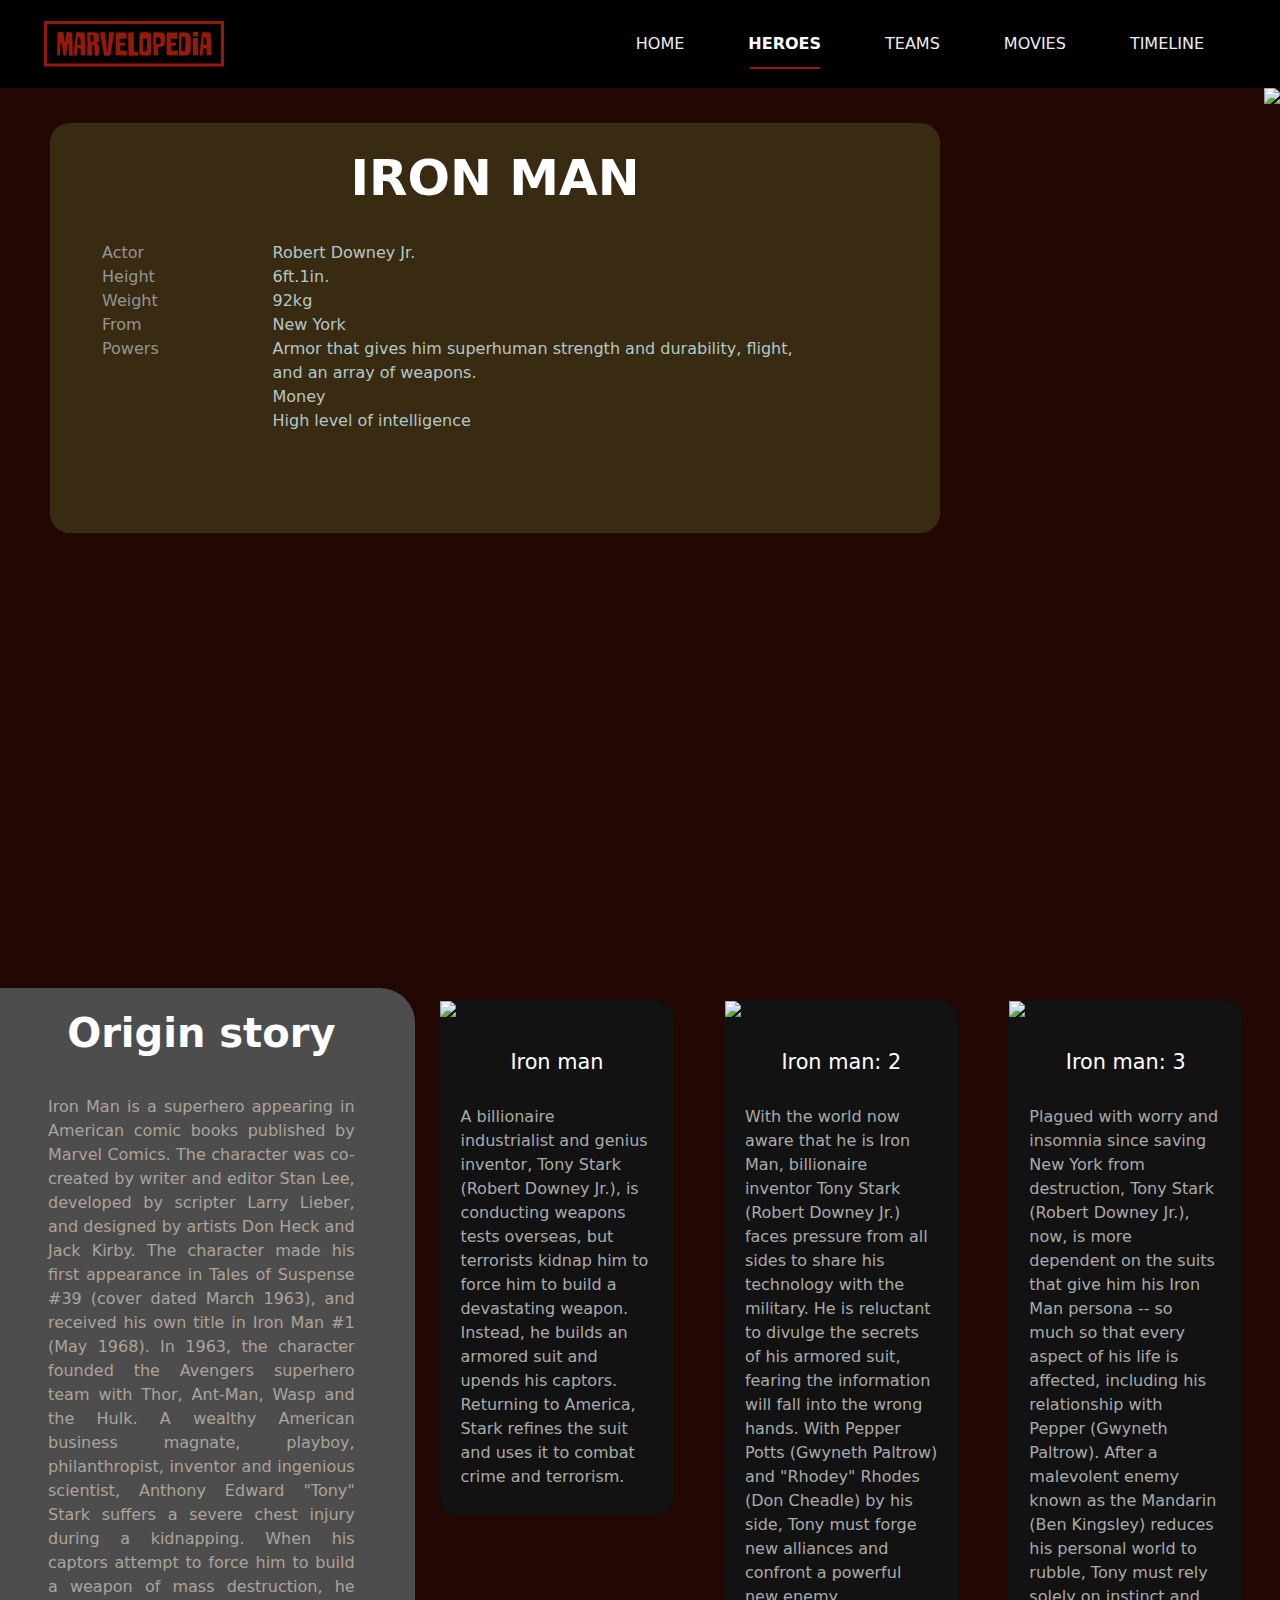
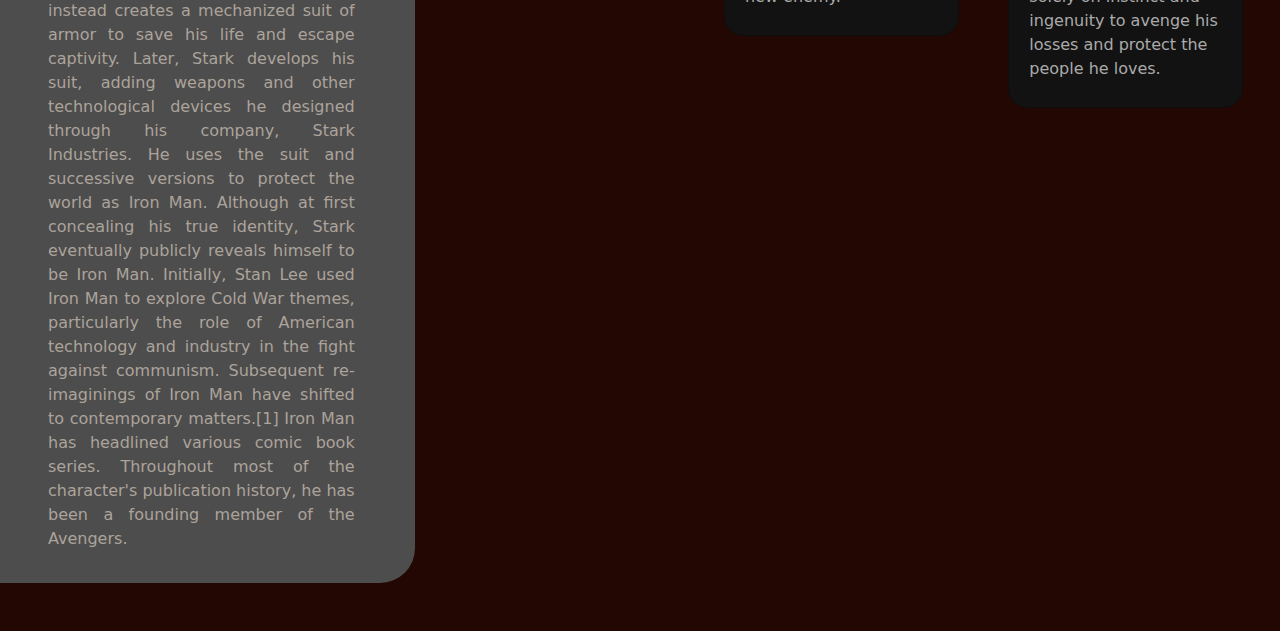
==== commit ea27f5ff: "Update ironman.html" ====
--- a/ironman.html
+++ b/ironman.html
@@ -61,8 +61,8 @@
         </div>
     </nav>
     <section id="hero-sec">
-        <img src="./PngItem_164867.png" class="hammer" id="shield">
-        <img src="./iron-25693.png" id="hero-img">
+        <img src="./ironman/PngItem_164867.png" class="hammer" id="shield">
+        <img src="./ironman/iron-25693.png" id="hero-img">
         <div id="hero-txt-div" style="background-color: rgba(80, 80, 32, 0.5);">
             <h1 class="hero-heading">Iron man</h1>
             <div class="row w-100">
@@ -106,7 +106,7 @@
                     <div class="col-md-4 col-sm-6">
                         <div class="wrapper">
                           <div class="card br">
-                            <img src="./wp10670644-iron-man-movie-poster-wallpapers.jpg" class="img-fluid">
+                            <img src="./ironman/wp10670644-iron-man-movie-poster-wallpapers.jpg" class="img-fluid">
                             <p class="hero-movie-title">Iron man</p>
                             <p class="hero-movie-txt">
                                 A billionaire industrialist and genius inventor, Tony Stark (Robert Downey Jr.), is conducting weapons tests overseas, but terrorists kidnap him to force him to build a devastating weapon. Instead, he builds an armored suit and upends his captors. Returning to America, Stark refines the suit and uses it to combat crime and terrorism.
@@ -117,7 +117,7 @@
                     <div class="col-md-4 col-sm-6">
                         <div class="wrapper">
                           <div class="card br">
-                            <img src="./AFtCNLt-iron-man-2-wallpaper-hd.jpg" class="img-fluid">
+                            <img src="./ironman/AFtCNLt-iron-man-2-wallpaper-hd.jpg" class="img-fluid">
                             <p class="hero-movie-title">Iron man: 2</p>
                             <p class="hero-movie-txt">
                                 With the world now aware that he is Iron Man, billionaire inventor Tony Stark (Robert Downey Jr.) faces pressure from all sides to share his technology with the military. He is reluctant to divulge the secrets of his armored suit, fearing the information will fall into the wrong hands. With Pepper Potts (Gwyneth Paltrow) and "Rhodey" Rhodes (Don Cheadle) by his side, Tony must forge new alliances and confront a powerful new enemy.
@@ -128,7 +128,7 @@
                     <div class="col-md-4 col-sm-6">
                         <div class="wrapper">
                           <div class="card br">
-                            <img src="./wp9219239-iron-man-3-poster-wallpapers.jpg" class="img-fluid">
+                            <img src="./ironman/wp9219239-iron-man-3-poster-wallpapers.jpg" class="img-fluid">
                             <p class="hero-movie-title">Iron man: 3</p>
                             <p class="hero-movie-txt">
                                 Plagued with worry and insomnia since saving New York from destruction, Tony Stark (Robert Downey Jr.), now, is more dependent on the suits that give him his Iron Man persona -- so much so that every aspect of his life is affected, including his relationship with Pepper (Gwyneth Paltrow). After a malevolent enemy known as the Mandarin (Ben Kingsley) reduces his personal world to rubble, Tony must rely solely on instinct and ingenuity to avenge his losses and protect the people he loves.
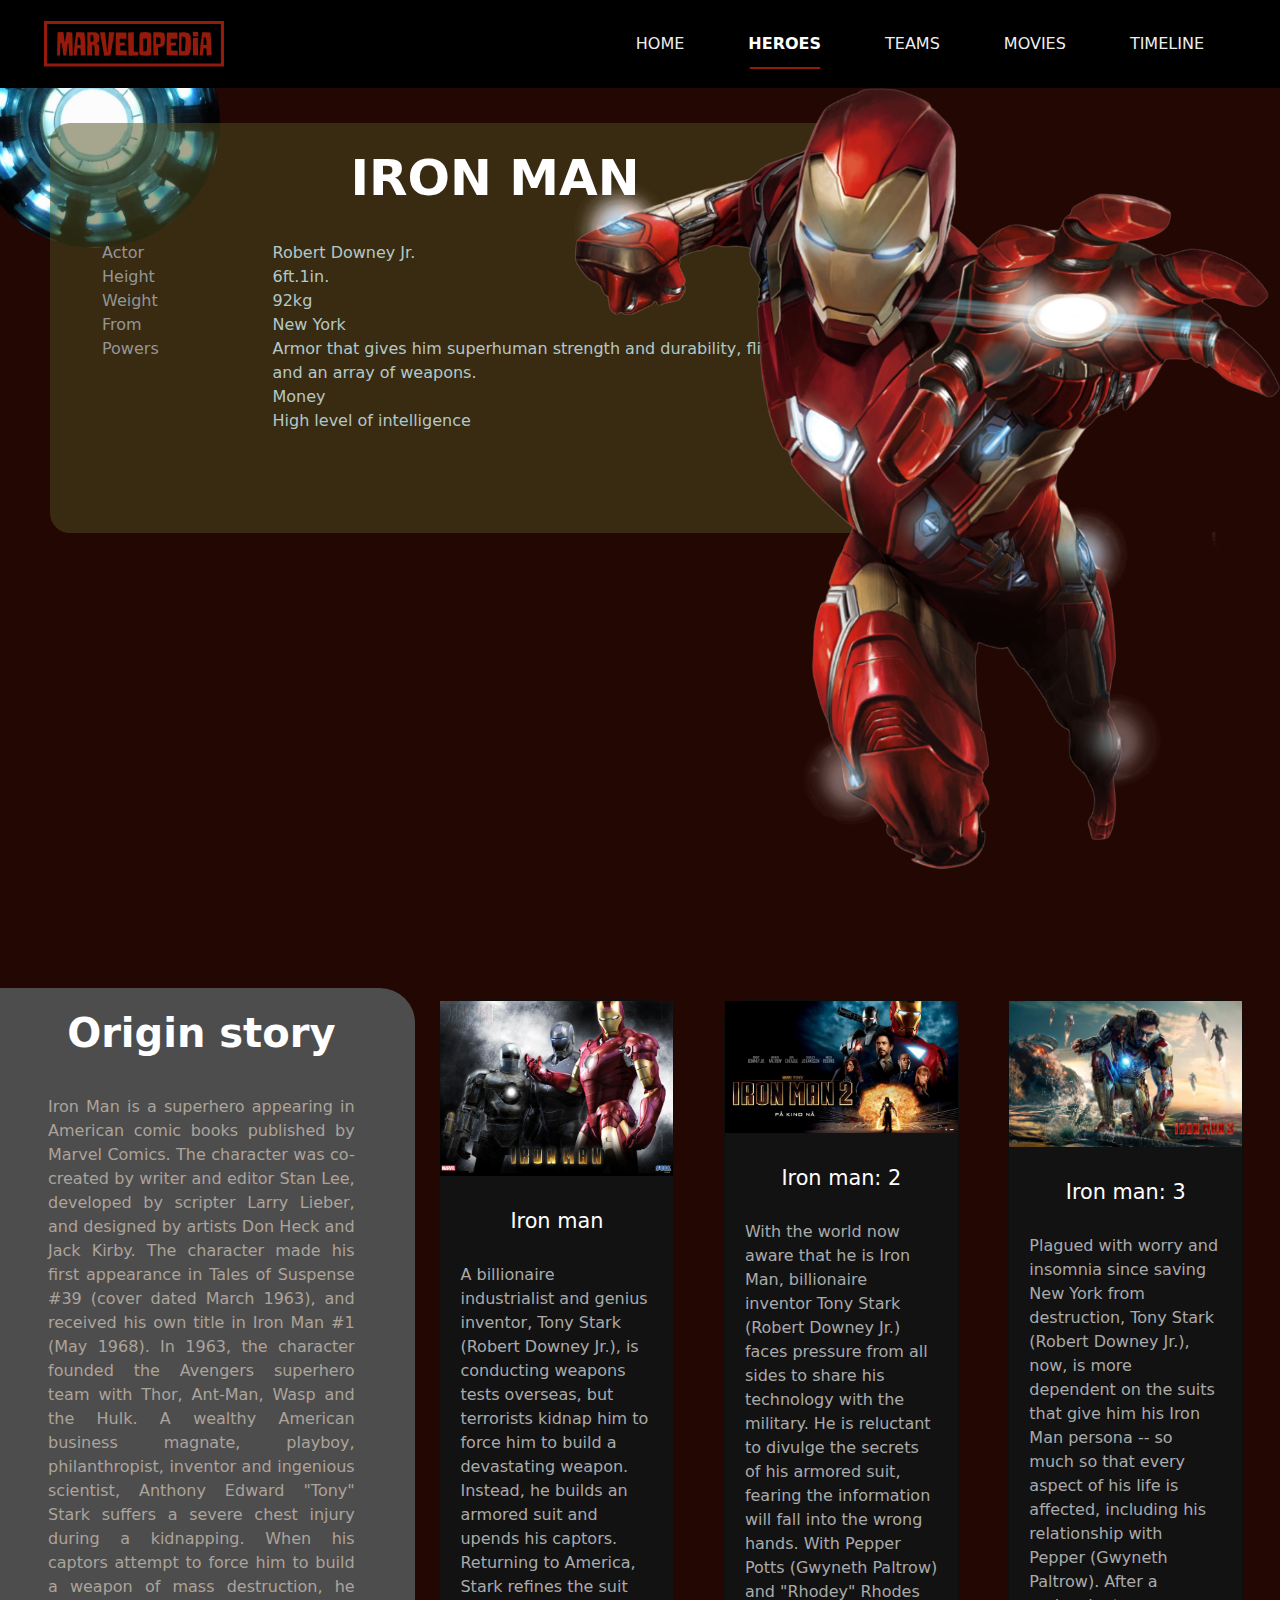
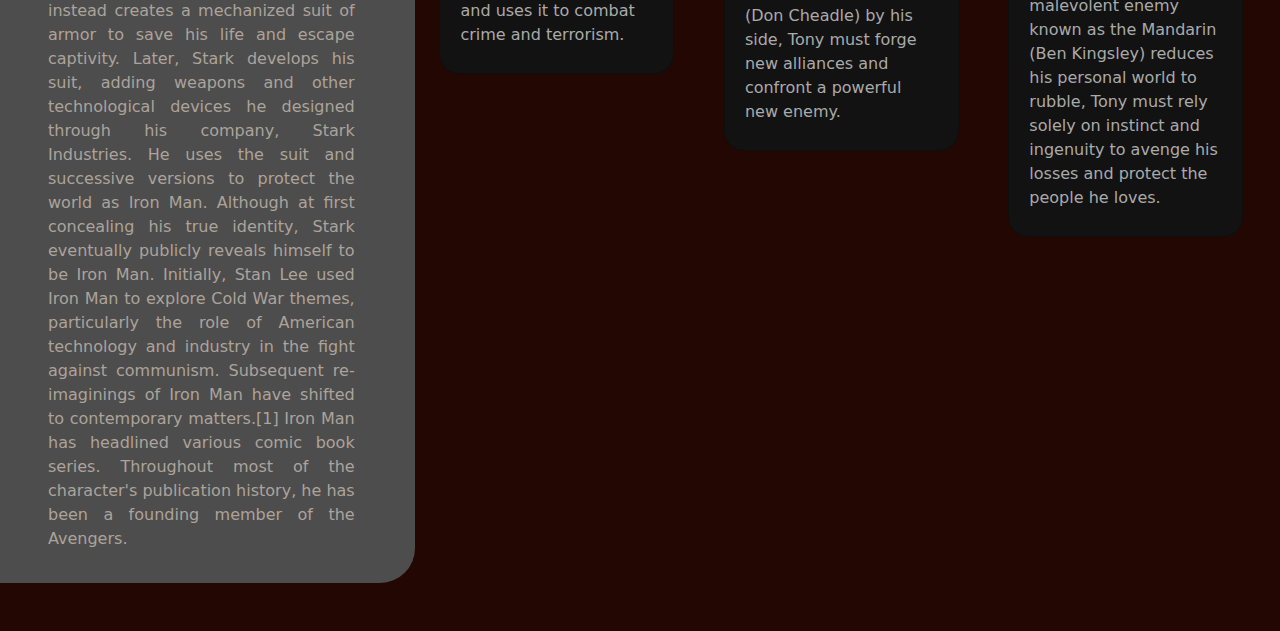
==== commit 6638078e: "Update ironman.html" ====
--- a/ironman.html
+++ b/ironman.html
@@ -61,8 +61,8 @@
         </div>
     </nav>
     <section id="hero-sec">
-        <img src="./ironman/PngItem_164867.png" class="hammer" id="shield">
-        <img src="./ironman/iron-25693.png" id="hero-img">
+        <img src="./Ironman/PngItem_164867.png" class="hammer" id="shield">
+        <img src="./Ironman/iron-25693.png" id="hero-img">
         <div id="hero-txt-div" style="background-color: rgba(80, 80, 32, 0.5);">
             <h1 class="hero-heading">Iron man</h1>
             <div class="row w-100">
@@ -106,7 +106,7 @@
                     <div class="col-md-4 col-sm-6">
                         <div class="wrapper">
                           <div class="card br">
-                            <img src="./ironman/wp10670644-iron-man-movie-poster-wallpapers.jpg" class="img-fluid">
+                            <img src="./Ironman/wp10670644-iron-man-movie-poster-wallpapers.jpg" class="img-fluid">
                             <p class="hero-movie-title">Iron man</p>
                             <p class="hero-movie-txt">
                                 A billionaire industrialist and genius inventor, Tony Stark (Robert Downey Jr.), is conducting weapons tests overseas, but terrorists kidnap him to force him to build a devastating weapon. Instead, he builds an armored suit and upends his captors. Returning to America, Stark refines the suit and uses it to combat crime and terrorism.
@@ -117,7 +117,7 @@
                     <div class="col-md-4 col-sm-6">
                         <div class="wrapper">
                           <div class="card br">
-                            <img src="./ironman/AFtCNLt-iron-man-2-wallpaper-hd.jpg" class="img-fluid">
+                            <img src="./Ironman/AFtCNLt-iron-man-2-wallpaper-hd.jpg" class="img-fluid">
                             <p class="hero-movie-title">Iron man: 2</p>
                             <p class="hero-movie-txt">
                                 With the world now aware that he is Iron Man, billionaire inventor Tony Stark (Robert Downey Jr.) faces pressure from all sides to share his technology with the military. He is reluctant to divulge the secrets of his armored suit, fearing the information will fall into the wrong hands. With Pepper Potts (Gwyneth Paltrow) and "Rhodey" Rhodes (Don Cheadle) by his side, Tony must forge new alliances and confront a powerful new enemy.
@@ -128,7 +128,7 @@
                     <div class="col-md-4 col-sm-6">
                         <div class="wrapper">
                           <div class="card br">
-                            <img src="./ironman/wp9219239-iron-man-3-poster-wallpapers.jpg" class="img-fluid">
+                            <img src="./Ironman/wp9219239-iron-man-3-poster-wallpapers.jpg" class="img-fluid">
                             <p class="hero-movie-title">Iron man: 3</p>
                             <p class="hero-movie-txt">
                                 Plagued with worry and insomnia since saving New York from destruction, Tony Stark (Robert Downey Jr.), now, is more dependent on the suits that give him his Iron Man persona -- so much so that every aspect of his life is affected, including his relationship with Pepper (Gwyneth Paltrow). After a malevolent enemy known as the Mandarin (Ben Kingsley) reduces his personal world to rubble, Tony must rely solely on instinct and ingenuity to avenge his losses and protect the people he loves.
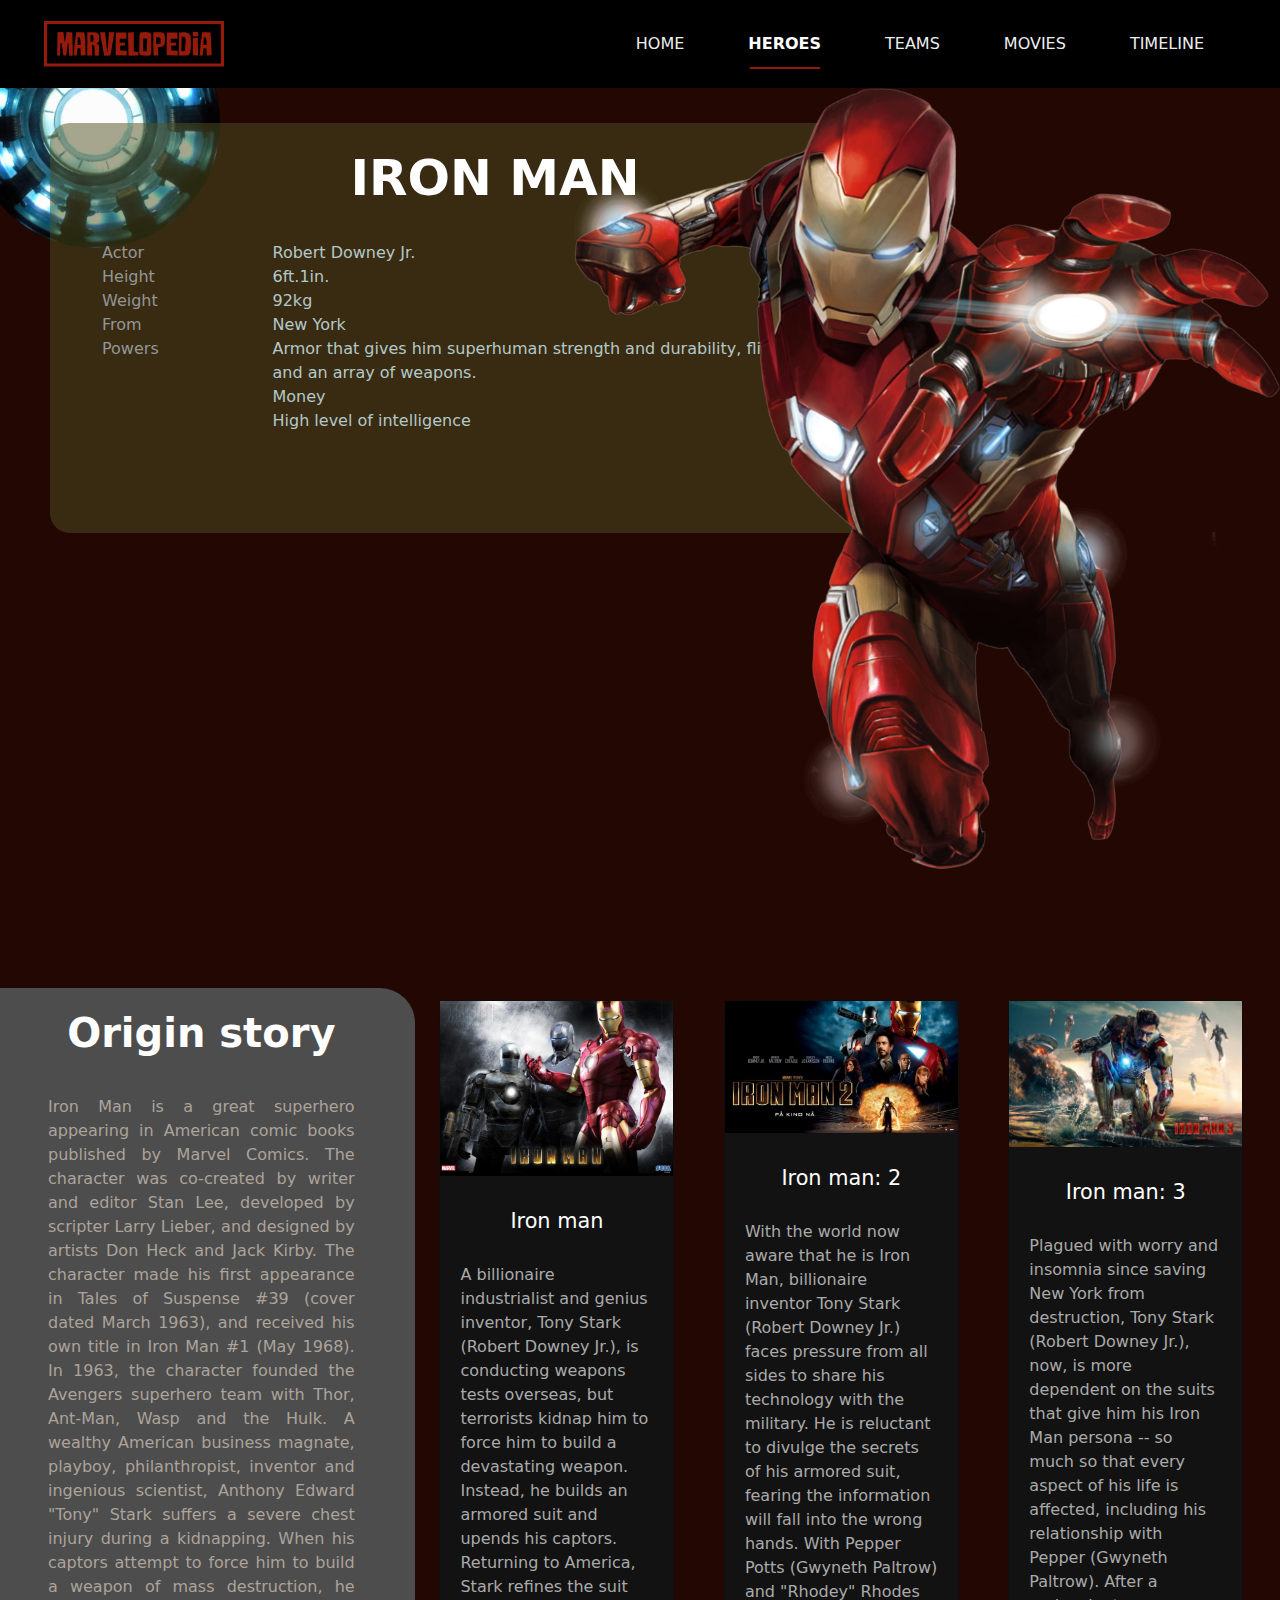
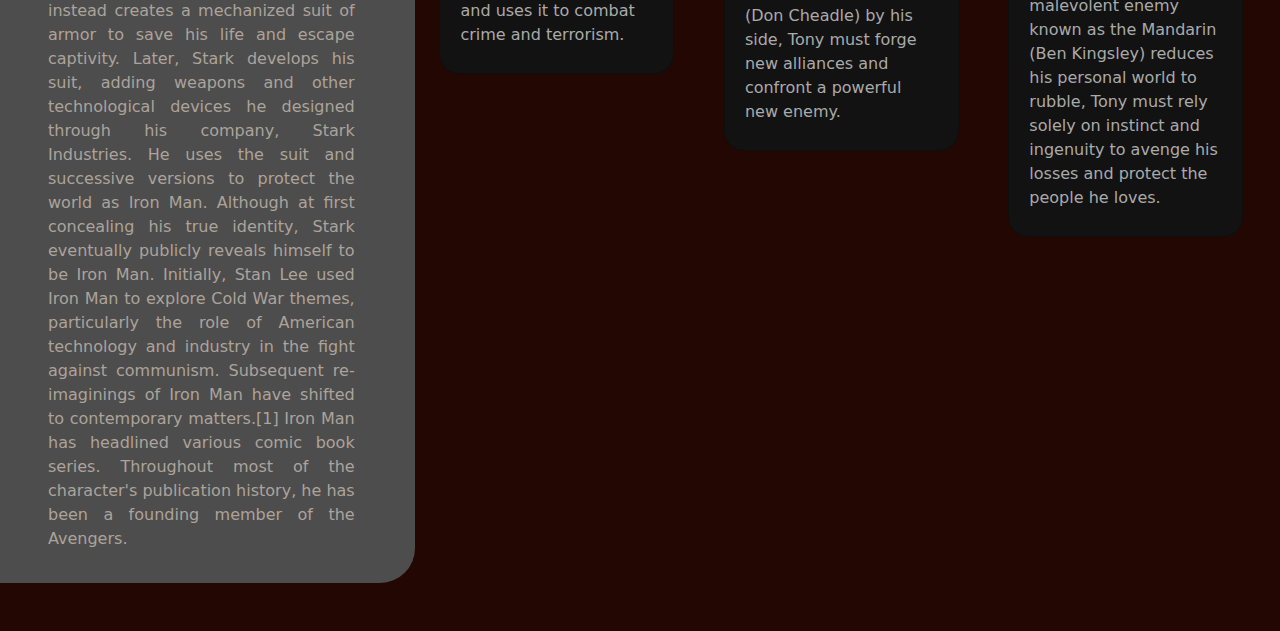
==== commit 0956b413: "Update ironman.html" ====
--- a/ironman.html
+++ b/ironman.html
@@ -92,7 +92,7 @@
             <div style="background-color: rgb(77, 77, 77);" class="origin-div col-lg-4">
                 <p class="origin-heading">Origin story</p>
                 <p class="origin-text">
-                    Iron Man is a superhero appearing in American comic books published by Marvel Comics. The character was co-created by writer and editor Stan Lee, developed by scripter Larry Lieber, and designed by artists Don Heck and Jack Kirby. The character made his first appearance in Tales of Suspense #39 (cover dated March 1963), and received his own title in Iron Man #1 (May 1968). In 1963, the character founded the Avengers superhero team with Thor, Ant-Man, Wasp and the Hulk.
+                    Iron Man is a great superhero appearing in American comic books published by Marvel Comics. The character was co-created by writer and editor Stan Lee, developed by scripter Larry Lieber, and designed by artists Don Heck and Jack Kirby. The character made his first appearance in Tales of Suspense #39 (cover dated March 1963), and received his own title in Iron Man #1 (May 1968). In 1963, the character founded the Avengers superhero team with Thor, Ant-Man, Wasp and the Hulk.
 
 A wealthy American business magnate, playboy, philanthropist, inventor and ingenious scientist, Anthony Edward "Tony" Stark suffers a severe chest injury during a kidnapping. When his captors attempt to force him to build a weapon of mass destruction, he instead creates a mechanized suit of armor to save his life and escape captivity. Later, Stark develops his suit, adding weapons and other technological devices he designed through his company, Stark Industries. He uses the suit and successive versions to protect the world as Iron Man. Although at first concealing his true identity, Stark eventually publicly reveals himself to be Iron Man.
 
